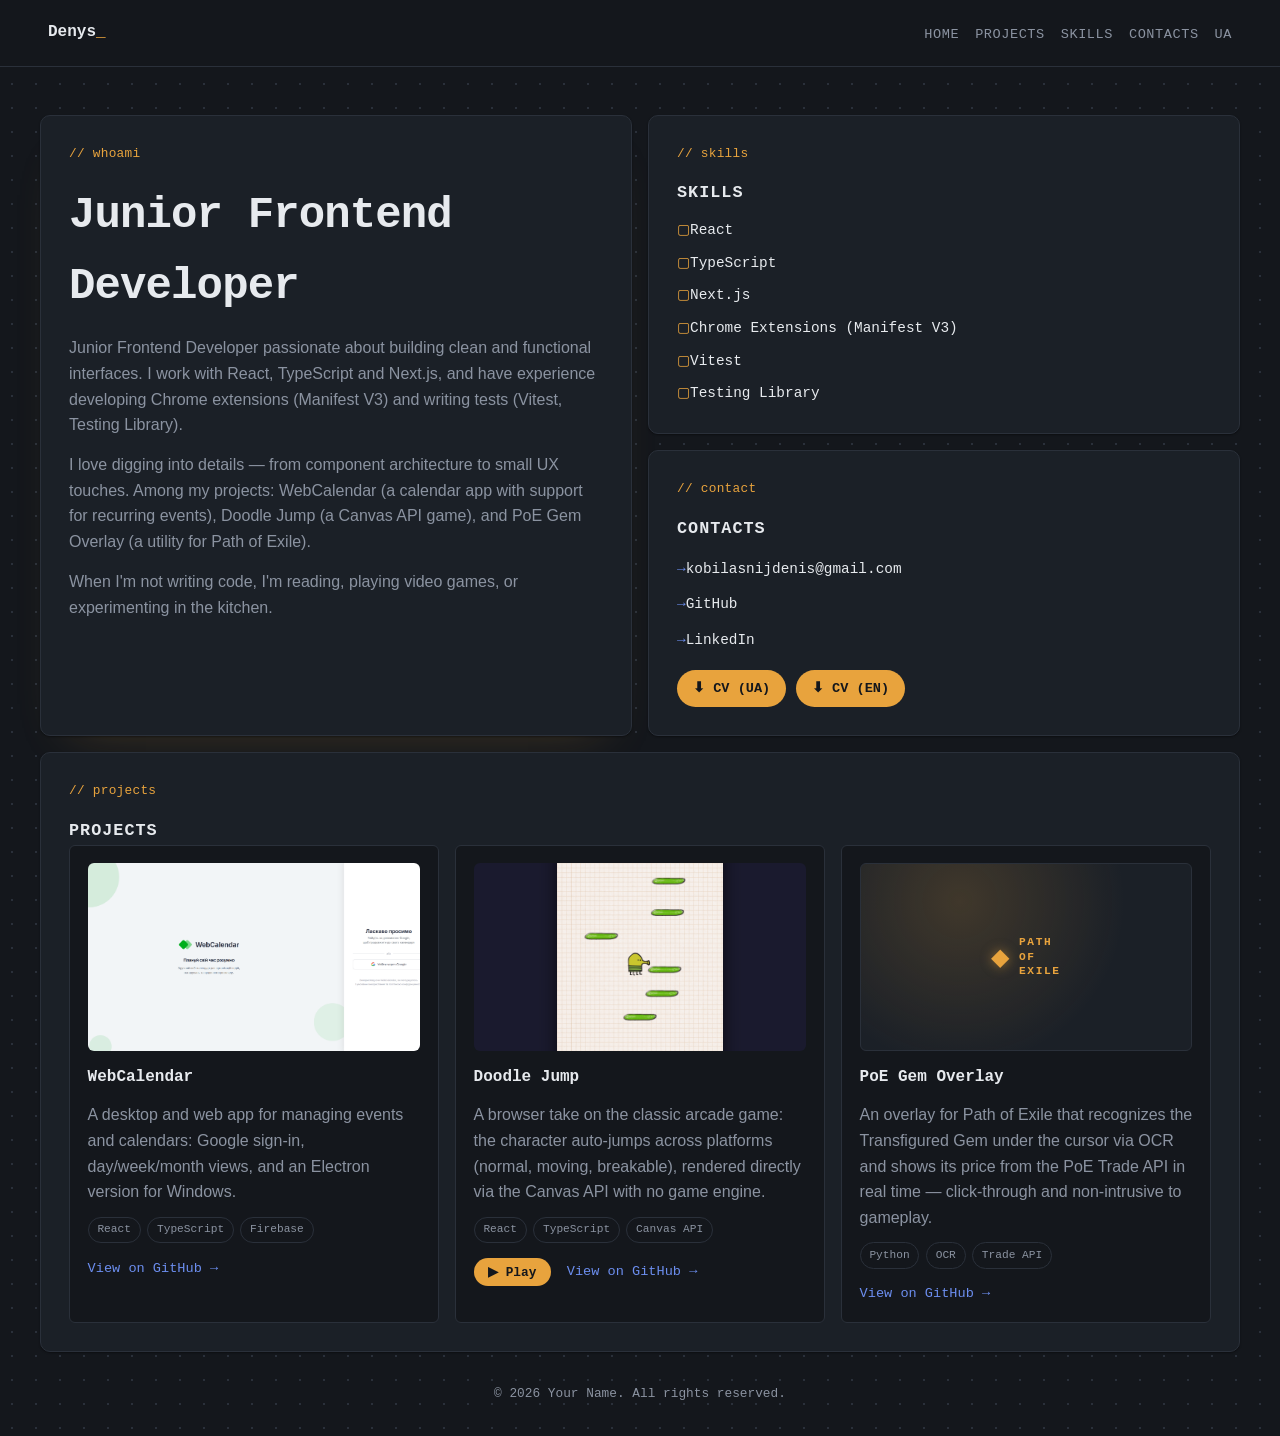
==== en.html @ b3715e64 "Add English version of the portfolio site Co-Authored-By: Claude Sonnet 5 <noreply@anthropic.com>" ====
<!DOCTYPE html>
<html lang="en">
<head>
    <meta charset="UTF-8">
    <meta name="viewport" content="width=device-width, initial-scale=1.0">
    <title>Portfolio — Denys</title>
    <meta name="description" content="Developer portfolio: projects, skills, contacts.">

    <link rel="stylesheet" href="style.css">
</head>
<body>

    <a class="skip-link" href="#main-content">Skip to main content</a>

    <header class="site-header">
        <nav class="main-nav" aria-label="Main navigation">
            <a class="main-nav__logo" href="#hero">Denys</a>
            <button class="main-nav__toggle" type="button" aria-label="Open menu" aria-expanded="false" aria-controls="main-nav-list">
                <span class="main-nav__toggle-bar"></span>
                <span class="main-nav__toggle-bar"></span>
                <span class="main-nav__toggle-bar"></span>
            </button>
            <ul id="main-nav-list" class="main-nav__list">
                <li class="main-nav__item"><a class="main-nav__link" href="#hero">Home</a></li>
                <li class="main-nav__item"><a class="main-nav__link" href="#projects">Projects</a></li>
                <li class="main-nav__item"><a class="main-nav__link" href="#skills">Skills</a></li>
                <li class="main-nav__item"><a class="main-nav__link" href="#contacts">Contacts</a></li>
                <li class="main-nav__item"><a class="main-nav__link" href="index.html">UA</a></li>
            </ul>
        </nav>
    </header>

    <main id="main-content" class="bento-grid">

        <section id="hero" class="bento-card bento-card--hero" aria-labelledby="hero-heading">
            <h1 id="hero-heading" class="hero__name">Junior Frontend Developer</h1>
            <p class="hero__text">Junior Frontend Developer passionate about building clean and functional interfaces. I work with React, TypeScript and Next.js, and have experience developing Chrome extensions (Manifest V3) and writing tests (Vitest, Testing Library).</p>
            <p class="hero__text">I love digging into details — from component architecture to small UX touches. Among my projects: WebCalendar (a calendar app with support for recurring events), Doodle Jump (a Canvas API game), and PoE Gem Overlay (a utility for Path of Exile).</p>
            <p class="hero__text">When I'm not writing code, I'm reading, playing video games, or experimenting in the kitchen.</p>
        </section>

        <section id="projects" class="bento-card bento-card--projects" aria-labelledby="projects-heading">
            <h2 id="projects-heading" class="bento-card__title">Projects</h2>

            <div class="projects-grid">
                <article class="project-card" data-project="1">
                    <div class="project-card__preview has-thumb" role="button" tabindex="0" aria-label="View screenshots of the WebCalendar project" data-gallery='["screan shot/webcalendar/login.png", "screan shot/webcalendar/day-view.png", "screan shot/webcalendar/create-event.png"]' style="background-image: url('screan shot/webcalendar/login.png');"></div>
                    <h3 class="project-card__title">WebCalendar</h3>
                    <p class="project-card__desc">A desktop and web app for managing events and calendars: Google sign-in, day/week/month views, and an Electron version for Windows.</p>
                    <ul class="project-card__tags">
                        <li class="project-card__tag">React</li>
                        <li class="project-card__tag">TypeScript</li>
                        <li class="project-card__tag">Firebase</li>
                    </ul>
                    <a class="project-card__link" href="https://github.com/NacnudONE/-web-calendar" target="_blank" rel="noopener noreferrer">View on GitHub →</a>
                </article>

                <article class="project-card" data-project="2">
                    <div class="project-card__preview has-thumb" role="button" tabindex="0" aria-label="View screenshots of the Doodle Jump project" data-gallery='["screan shot/doodle-jump/menu.png", "screan shot/doodle-jump/gameplay.png"]' style="background-image: url('screan shot/doodle-jump/gameplay.png');"></div>
                    <h3 class="project-card__title">Doodle Jump</h3>
                    <p class="project-card__desc">A browser take on the classic arcade game: the character auto-jumps across platforms (normal, moving, breakable), rendered directly via the Canvas API with no game engine.</p>
                    <ul class="project-card__tags">
                        <li class="project-card__tag">React</li>
                        <li class="project-card__tag">TypeScript</li>
                        <li class="project-card__tag">Canvas API</li>
                    </ul>
                    <div class="project-card__actions">
                        <button class="project-card__play" type="button" data-play-url="https://nacnudone.github.io/doodle-Jump/">▶ Play</button>
                        <a class="project-card__link" href="https://github.com/NacnudONE/doodle-Jump" target="_blank" rel="noopener noreferrer">View on GitHub →</a>
                    </div>
                </article>

                <article class="project-card" data-project="3">
                    <div class="project-card__preview project-card__preview--logo" aria-hidden="true">
                        <span class="poe-logo">
                            <span class="poe-logo__gem">◆</span>
                            <span class="poe-logo__text">Path<br>of<br>Exile</span>
                        </span>
                    </div>
                    <h3 class="project-card__title">PoE Gem Overlay</h3>
                    <p class="project-card__desc">An overlay for Path of Exile that recognizes the Transfigured Gem under the cursor via OCR and shows its price from the PoE Trade API in real time — click-through and non-intrusive to gameplay.</p>
                    <ul class="project-card__tags">
                        <li class="project-card__tag">Python</li>
                        <li class="project-card__tag">OCR</li>
                        <li class="project-card__tag">Trade API</li>
                    </ul>
                    <a class="project-card__link" href="https://github.com/NacnudONE/poe_gem_overlay" target="_blank" rel="noopener noreferrer">View on GitHub →</a>
                </article>
            </div>
        </section>

        <section id="skills" class="bento-card bento-card--skills" aria-labelledby="skills-heading">
            <h2 id="skills-heading" class="bento-card__title">Skills</h2>
            <ul class="skills-list">
                <li class="skills-list__item">React</li>
                <li class="skills-list__item">TypeScript</li>
                <li class="skills-list__item">Next.js</li>
                <li class="skills-list__item">Chrome Extensions (Manifest V3)</li>
                <li class="skills-list__item">Vitest</li>
                <li class="skills-list__item">Testing Library</li>
            </ul>
        </section>

        <section id="contacts" class="bento-card bento-card--contacts" aria-labelledby="contacts-heading">
            <h2 id="contacts-heading" class="bento-card__title">Contacts</h2>
            <ul class="contacts-list">
                <li class="contacts-list__item">
                    <a class="contacts-list__link" href="mailto:kobilasnijdenis@gmail.com" aria-label="Send an email">kobilasnijdenis@gmail.com</a>
                </li>
                <li class="contacts-list__item">
                    <a class="contacts-list__link" href="https://github.com/NacnudONE" target="_blank" rel="noopener noreferrer" aria-label="GitHub profile">GitHub</a>
                </li>
                <li class="contacts-list__item">
                    <a class="contacts-list__link" href="https://www.linkedin.com/in/%D0%B4%D0%B5%D0%BD%D0%B8%D1%81-%D0%BA%D0%BE%D0%B1%D0%B8%D0%BB%D1%8F%D1%88%D0%BD%D0%B8%D0%B9-59717441b/" target="_blank" rel="noopener noreferrer" aria-label="LinkedIn profile">LinkedIn</a>
                </li>
            </ul>
            <div class="contacts-cv-group">
                <a class="contacts-cv" href="files/Denys_Kobyliashnyi_Resume.docx" download>⬇ CV (UA)</a>
                <a class="contacts-cv" href="files/Denys_Kobyliashnyi_Resume_EN.docx" download>⬇ CV (EN)</a>
            </div>
        </section>

    </main>

    <footer class="site-footer">
        <p class="site-footer__text">&copy; 2026 Your Name. All rights reserved.</p>
    </footer>

    <div class="lightbox" id="lightbox" hidden>
        <div class="lightbox__backdrop" data-lightbox-close></div>
        <div class="lightbox__dialog" role="dialog" aria-modal="true" aria-label="Project screenshots preview" tabindex="-1">
            <div class="lightbox__frame">
                <button class="lightbox__nav lightbox__nav--prev" type="button" aria-label="Previous screenshot">&larr;</button>
                <div class="lightbox__stage"></div>
                <button class="lightbox__nav lightbox__nav--next" type="button" aria-label="Next screenshot">&rarr;</button>
            </div>
        </div>
    </div>

    <div class="play-modal" id="play-modal" hidden>
        <div class="play-modal__backdrop" data-play-close></div>
        <div class="play-modal__dialog" role="dialog" aria-modal="true" aria-label="Game" tabindex="-1">
            <button class="play-modal__close" type="button" aria-label="Close" data-play-close>&times;</button>
            <div class="play-modal__frame">
                <iframe class="play-modal__iframe" title="Game" allow="autoplay; fullscreen"></iframe>
            </div>
        </div>
    </div>

    <script src="script.js" defer></script>
</body>
</html>
---- style.css ----
/* =========================================================
   ЕТАП 2: CSS GRID ВЕРСТКА
   Наповнення:
   - Крок 2.1: базовий reset
   - Крок 2.2: display:grid + grid-template-areas для bento-розкладки
   - Крок 2.3: розміри карток (велика hero, менші — проєкти/скіли)
   Далі буде наповнено:
   - Етап 3: візуальний стиль — кольори, типографіка, тіні, паддінги
   - Етап 4: інтерактивність — hover, transition, мобільне меню
   - Етап 5: адаптивність — @media
   ========================================================= */

/* ---------- Крок 2.1: базовий reset ---------- */
*,
*::before,
*::after {
    box-sizing: border-box;
    margin: 0;
    padding: 0;
}

html {
    height: 100%;
}

body {
    min-height: 100%;
}

ul {
    list-style: none;
}

a {
    text-decoration: none;
    color: inherit;
}

/* ---------- Навігація: тимчасово горизонтальний список ---------- */
.main-nav {
    display: flex;
    align-items: center;
    justify-content: space-between;
}

.main-nav__list {
    display: flex;
    gap: 1rem;
}

/* ---------- Крок 2.2 + 2.3: bento-grid контейнер і розміри карток ---------- */
.bento-grid {
    display: grid;
    grid-template-columns: repeat(4, 1fr);
    grid-template-rows: repeat(2, minmax(160px, auto)) auto;
    grid-template-areas:
        "hero hero skills skills"
        "hero hero contacts contacts"
        "projects projects projects projects";
    align-items: start;
    gap: 1rem;
    max-width: 1200px;
    margin-inline: auto;
    margin-top: 3rem;
}

.bento-card--hero {
    align-self: stretch;
}

.bento-card--hero {
    grid-area: hero;
}

.bento-card--skills {
    grid-area: skills;
}

.bento-card--projects {
    grid-area: projects;
}

.bento-card--contacts {
    grid-area: contacts;
}

/* ---------- Внутрішня підсітка карток-проєктів ---------- */
.projects-grid {
    display: grid;
    grid-template-columns: repeat(3, 1fr);
    gap: 1rem;
}

/* =========================================================
   ЕТАП 3: ВІЗУАЛЬНИЙ СТИЛЬ
   Напрямок: естетика редактора коду/терміналу — графітовий фон,
   моно-шрифт для заголовків і "коментарних" міток секцій
   (// whoami, // skills...), теплий бурштиновий акцент.
   - Крок 3.1: колірна палітра + фон
   - Крок 3.2: типографіка
   - Крок 3.3: тіні, заокруглення, паддінги карток
   ========================================================= */

@import url('https://fonts.googleapis.com/css2?family=JetBrains+Mono:wght@400;600;700&family=Inter:wght@400;500;600&display=swap');

:root {
    /* Крок 3.1: колірна палітра */
    --color-bg: #14171c;
    --color-surface: #1b2027;
    --color-border: #2a303a;
    --color-text: #e7eaee;
    --color-text-muted: #8b93a1;
    --color-accent: #e8a33d;
    --color-accent-blue: #6c8eef;

    /* Крок 3.2: типографіка */
    --font-display: 'JetBrains Mono', 'Fira Code', ui-monospace, monospace;
    --font-body: 'Inter', -apple-system, BlinkMacSystemFont, 'Segoe UI', sans-serif;

    /* Крок 3.3: спільні розміри */
    --radius-card: 10px;
    --radius-chip: 6px;
    --space-card: 1.75rem;
}

/* ---------- Крок 3.1: фон сторінки ---------- */
body {
    background-color: var(--color-bg);
    background-image: radial-gradient(var(--color-border) 1px, transparent 1px);
    background-size: 24px 24px;
    color: var(--color-text);
    font-family: var(--font-body);
    line-height: 1.6;
}

/* ---------- Крок 3.2: типографіка ---------- */
.hero__name,
.bento-card__title,
.project-card__title,
.main-nav__logo,
.main-nav__link {
    font-family: var(--font-display);
}

.hero__name {
    font-size: clamp(2rem, 5vw, 2.75rem);
    font-weight: 700;
    letter-spacing: -0.02em;
}

.hero__text {
    margin-top: 0.9rem;
    max-width: 60ch;
    color: var(--color-text-muted);
}

.bento-card__title {
    font-size: 1.05rem;
    font-weight: 600;
    text-transform: uppercase;
    letter-spacing: 0.06em;
    color: var(--color-text);
}

.project-card__title {
    font-size: 1rem;
    font-weight: 600;
}

.bento-card__text,
.project-card__desc {
    margin-top: 0.75rem;
    color: var(--color-text-muted);
}

/* Сигнатурний елемент: кожна картка підписана як код-коментар */
.bento-card {
    position: relative;
}

.bento-card::before {
    display: block;
    margin-bottom: 1rem;
    font-family: var(--font-display);
    font-size: 0.8rem;
    color: var(--color-accent);
    letter-spacing: 0.02em;
}

.bento-card--hero::before     { content: "// whoami"; }
.bento-card--skills::before   { content: "// skills"; }
.bento-card--projects::before { content: "// projects"; }
.bento-card--contacts::before { content: "// contact"; }

/* ---------- Навігація ---------- */
.site-header {
    position: sticky;
    top: 0;
    z-index: 30;
    background-color: var(--color-bg);
}

.main-nav {
    position: relative;
    padding: 1.25rem clamp(1rem, 4vw, 3rem);
    border-bottom: 1px solid var(--color-border);
}

.main-nav__logo {
    font-weight: 600;
    font-size: 1rem;
}

.main-nav__logo::after {
    content: "_";
    color: var(--color-accent);
}

.main-nav__link {
    font-size: 0.85rem;
    text-transform: uppercase;
    letter-spacing: 0.04em;
    color: var(--color-text-muted);
}

/* ---------- Крок 3.3: тіні, заокруглення, паддінги карток ---------- */
.bento-card {
    background-color: var(--color-surface);
    border: 1px solid var(--color-border);
    border-radius: var(--radius-card);
    padding: var(--space-card);
    box-shadow: 0 1px 2px rgba(0, 0, 0, 0.4);
}

.bento-card--hero {
    box-shadow:
        0 1px 2px rgba(0, 0, 0, 0.4),
        0 24px 48px -32px rgba(232, 163, 61, 0.25);
}

.project-card {
    background-color: var(--color-bg);
    border: 1px solid var(--color-border);
    border-radius: var(--radius-chip);
    padding: 1.1rem;
}

/* ---------- Етап 6: плейсхолдери реального контенту ---------- */
/* Крок 6.1: заглушка-скріншот для проєктів (заміниться реальним зображенням) */
.project-card__preview {
    aspect-ratio: 16 / 9;
    margin-bottom: 0.9rem;
    border: 1px dashed var(--color-border);
    border-radius: var(--radius-chip);
    display: flex;
    align-items: center;
    justify-content: center;
    cursor: pointer;
    transition: border-color 0.2s ease;
}

.project-card__preview:hover,
.project-card__preview:focus-visible {
    border-color: var(--color-accent-blue);
}

.project-card__preview::after {
    content: "screenshot.png";
    font-family: var(--font-display);
    font-size: 0.75rem;
    color: var(--color-text-muted);
}

.project-card__preview.has-thumb {
    border: none;
    background-repeat: no-repeat;
    background-size: cover;
    background-position: center;
}

.project-card__preview.has-thumb::after {
    content: none;
}

.project-card__preview.project-card__preview--logo,
.project-card__preview.project-card__preview--logo:hover,
.project-card__preview.project-card__preview--logo:focus-visible {
    border-color: var(--color-border);
    border-style: solid;
    background-image: none;
    background-color: var(--color-surface);
    background: radial-gradient(circle at 30% 20%, rgba(232, 163, 61, 0.18), transparent 60%), var(--color-surface);
    cursor: default;
}

.project-card__preview.project-card__preview--logo::after {
    content: none;
}

.poe-logo {
    display: flex;
    align-items: center;
    gap: 0.6rem;
    color: var(--color-accent);
}

.poe-logo__gem {
    font-size: 1.5rem;
    line-height: 1;
    filter: drop-shadow(0 0 6px rgba(232, 163, 61, 0.55));
}

.poe-logo__text {
    font-family: var(--font-display);
    font-size: 0.7rem;
    font-weight: 700;
    line-height: 1.3;
    letter-spacing: 0.14em;
    text-transform: uppercase;
}

.project-card__tags {
    display: flex;
    flex-wrap: wrap;
    gap: 0.4rem;
    margin-top: 0.75rem;
}

.project-card__tag {
    font-family: var(--font-display);
    font-size: 0.7rem;
    padding: 0.2rem 0.55rem;
    border: 1px solid var(--color-border);
    border-radius: 999px;
    color: var(--color-text-muted);
}

.project-card__link {
    display: inline-block;
    margin-top: 0.9rem;
    font-family: var(--font-display);
    font-size: 0.85rem;
    color: var(--color-accent-blue);
}

.project-card__actions {
    display: flex;
    align-items: center;
    gap: 1rem;
    margin-top: 0.9rem;
}

.project-card__actions .project-card__link {
    margin-top: 0;
}

.project-card__play {
    display: inline-flex;
    align-items: center;
    gap: 0.35rem;
    border: none;
    border-radius: 999px;
    padding: 0.4rem 0.9rem;
    background-color: var(--color-accent);
    color: var(--color-bg);
    font-family: var(--font-display);
    font-size: 0.8rem;
    font-weight: 600;
    cursor: pointer;
    transition: transform 0.2s ease, box-shadow 0.2s ease;
}

.project-card__play:hover,
.project-card__play:focus-visible {
    transform: translateY(-2px);
    box-shadow: 0 8px 16px -6px rgba(232, 163, 61, 0.6);
}

/* ---------- Скіли: теги у стилі команд терміналу ---------- */
.skills-list {
    margin-top: 0.75rem;
    display: flex;
    flex-direction: column;
    gap: 0.6rem;
}

.skills-list__item {
    font-family: var(--font-display);
    font-size: 0.9rem;
    color: var(--color-text);
}

/* Крок 6.2: заглушка-іконка технології (заміниться реальною SVG-іконкою) */
.skills-list__item::before {
    content: "\25A2 ";
    color: var(--color-accent);
}

/* ---------- Контакти ---------- */
.contacts-list {
    margin-top: 0.75rem;
    display: flex;
    flex-direction: column;
    gap: 0.6rem;
}

.contacts-list__link {
    font-family: var(--font-display);
    font-size: 0.9rem;
}

.contacts-list__link::before {
    content: "\2192 ";
    color: var(--color-accent-blue);
}

.contacts-cv-group {
    display: flex;
    flex-wrap: wrap;
    gap: 0.6rem;
    margin-top: 1.1rem;
}

.contacts-cv {
    display: inline-flex;
    align-items: center;
    gap: 0.4rem;
    border-radius: 999px;
    padding: 0.5rem 1rem;
    background-color: var(--color-accent);
    color: var(--color-bg);
    font-family: var(--font-display);
    font-size: 0.85rem;
    font-weight: 600;
    transition: transform 0.2s ease, box-shadow 0.2s ease;
}

.contacts-cv:hover,
.contacts-cv:focus-visible {
    transform: translateY(-2px);
    box-shadow: 0 8px 16px -6px rgba(232, 163, 61, 0.6);
}

/* ---------- Skip-link (доступність) ---------- */
.skip-link {
    position: absolute;
    left: -9999px;
    top: 0;
    background: var(--color-accent);
    color: var(--color-bg);
    padding: 0.5rem 1rem;
    border-radius: var(--radius-chip);
    z-index: 100;
}

.skip-link:focus {
    left: 1rem;
    top: 1rem;
}

/* ---------- Підвал ---------- */
.site-footer {
    padding: 2rem clamp(1rem, 4vw, 3rem);
    text-align: center;
}

.site-footer__text {
    font-family: var(--font-display);
    font-size: 0.8rem;
    color: var(--color-text-muted);
}

/* =========================================================
   ЕТАП 4: ІНТЕРАКТИВНІСТЬ
   - Крок 4.1: hover-ефекти на картках
   - Крок 4.2: плавний скрол навігації
   - Крок 4.3: мобільне меню (бургер)
   ========================================================= */

/* ---------- Крок 4.2: плавний скрол ---------- */
html {
    scroll-behavior: smooth;
}

/* ---------- Крок 4.1: hover-ефекти на картках ---------- */
.bento-card,
.project-card {
    transition: transform 0.2s ease, border-color 0.2s ease, box-shadow 0.2s ease;
}

.bento-card:hover {
    transform: translateY(-4px);
    border-color: var(--color-accent);
}

.project-card:hover {
    transform: translateY(-3px);
    border-color: var(--color-accent-blue);
}

.main-nav__link,
.contacts-list__link,
.project-card__link {
    transition: color 0.2s ease;
}

.main-nav__link:hover,
.contacts-list__link:hover,
.project-card__link:hover {
    color: var(--color-accent);
}

/* ---------- Крок 4.3: мобільне меню (бургер) ---------- */
.main-nav__toggle {
    display: none;
    flex-direction: column;
    justify-content: center;
    gap: 5px;
    width: 32px;
    height: 32px;
    background: none;
    border: none;
    cursor: pointer;
}

.main-nav__toggle-bar {
    display: block;
    height: 2px;
    width: 100%;
    background-color: var(--color-text);
    border-radius: 2px;
    transition: transform 0.2s ease, opacity 0.2s ease;
}

.main-nav__toggle.is-active .main-nav__toggle-bar:nth-child(1) {
    transform: translateY(7px) rotate(45deg);
}

.main-nav__toggle.is-active .main-nav__toggle-bar:nth-child(2) {
    opacity: 0;
}

.main-nav__toggle.is-active .main-nav__toggle-bar:nth-child(3) {
    transform: translateY(-7px) rotate(-45deg);
}

/* =========================================================
   ЕТАП 5: АДАПТИВНІСТЬ
   Медіа-запити йдуть від ширшого брейкпоінта до вужчого,
   щоб вужчі правила коректно перекривали ширші в каскаді.
   - Крок 5.1: media query для планшета
   - Крок 5.2: media query для мобільного (сітка → 1 колонка)
   ========================================================= */

/* ---------- Крок 5.1: планшет ---------- */
@media (max-width: 1024px) {
    .bento-grid {
        grid-template-columns: repeat(2, 1fr);
        grid-template-rows: auto auto auto auto;
        grid-template-areas:
            "hero hero"
            "skills skills"
            "contacts contacts"
            "projects projects";
    }

    .projects-grid {
        grid-template-columns: repeat(2, 1fr);
    }
}

/* ---------- Крок 5.2: мобільний (сітка в одну колонку) + бургер-меню ---------- */
@media (max-width: 700px) {
    .main-nav__toggle {
        display: flex;
    }

    .main-nav__list {
        position: absolute;
        top: 100%;
        left: 0;
        right: 0;
        z-index: 20;
        flex-direction: column;
        gap: 0;
        background-color: var(--color-surface);
        border-bottom: 1px solid var(--color-border);
        max-height: 0;
        overflow: hidden;
        transition: max-height 0.25s ease;
    }

    .main-nav__list.is-open {
        max-height: 320px;
    }

    .main-nav__item {
        padding: 0.9rem clamp(1rem, 4vw, 3rem);
        border-top: 1px solid var(--color-border);
    }

    .bento-grid {
        grid-template-columns: 1fr;
        grid-template-rows: auto;
        grid-template-areas:
            "hero"
            "skills"
            "contacts"
            "projects";
        padding-inline: 1rem;
        gap: 0.75rem;
    }

    .bento-card {
        padding: 1.25rem;
    }

    .projects-grid {
        grid-template-columns: 1fr;
    }

    .lightbox__dialog {
        --lightbox-gutter: 2.25rem;
    }

    .lightbox__nav {
        width: 1.75rem;
        height: 1.75rem;
        font-size: 0.9rem;
    }
}

/* =========================================================
   ГАЛЕРЕЯ/LIGHTBOX ДЛЯ СКРІНШОТІВ ПРОЄКТІВ
   ========================================================= */
.lightbox {
    position: fixed;
    inset: 0;
    z-index: 100;
    display: flex;
    align-items: center;
    justify-content: center;
    padding: 1.5rem;
}

.lightbox[hidden] {
    display: none;
}

.lightbox {
    opacity: 0;
    transition: opacity 0.25s ease;
}

.lightbox.is-visible {
    opacity: 1;
}

.lightbox__backdrop {
    position: absolute;
    inset: 0;
    background-color: rgba(10, 12, 15, 0.85);
}

.lightbox__dialog {
    --lightbox-gutter: 3.5rem;
    position: relative;
    z-index: 1;
    display: flex;
    flex-direction: column;
    align-items: center;
    width: min(90vw, 900px);
    transform: scale(0.85) translateY(20px);
    transition: transform 0.3s ease;
}

.lightbox.is-visible .lightbox__dialog {
    transform: scale(1) translateY(0);
}

.lightbox__dialog:focus-visible {
    outline: none;
}

.lightbox__frame {
    position: relative;
    width: 100%;
}

.lightbox__stage {
    max-width: calc(100% - (var(--lightbox-gutter) * 2));
    max-height: 80vh;
    margin: 0 auto;
    display: flex;
}

.lightbox__image {
    display: block;
    width: auto;
    height: auto;
    max-width: 100%;
    max-height: 80vh;
    border-radius: var(--radius-chip);
    box-shadow:
        0 30px 60px -20px rgba(0, 0, 0, 0.75),
        0 10px 25px rgba(0, 0, 0, 0.5);
}

.lightbox__placeholder,
.project-card__preview {
    background-image: repeating-linear-gradient(
        45deg,
        var(--color-surface) 0 10px,
        var(--color-bg) 10px 20px
    );
}

.lightbox__placeholder {
    width: min(500px, 100%);
    aspect-ratio: 16 / 9;
    display: flex;
    align-items: center;
    justify-content: center;
    border: 1px dashed var(--color-border);
    border-radius: var(--radius-chip);
}

.lightbox__placeholder span {
    font-family: var(--font-display);
    font-size: 0.85rem;
    color: var(--color-text-muted);
}

.lightbox__nav {
    position: absolute;
    display: flex;
    align-items: center;
    justify-content: center;
    border: 1px solid var(--color-border);
    border-radius: 50%;
    background-color: var(--color-bg);
    color: var(--color-text);
    font-family: var(--font-display);
    cursor: pointer;
    transition: border-color 0.2s ease, color 0.2s ease;
}

.lightbox__nav:hover,
.lightbox__nav:focus-visible {
    border-color: var(--color-accent);
    color: var(--color-accent);
}

.lightbox__nav {
    top: 50%;
    transform: translateY(-50%);
    width: 2.5rem;
    height: 2.5rem;
    font-size: 1.1rem;
}

.lightbox__nav--prev {
    left: 0;
}

.lightbox__nav--next {
    right: 0;
}

/* =========================================================
   МОДАЛКА ЗАПУСКУ ГРИ (iframe, без переходу на іншу сторінку)
   ========================================================= */
.play-modal {
    position: fixed;
    inset: 0;
    z-index: 100;
    display: flex;
    align-items: center;
    justify-content: center;
    padding: 1.5rem;
    opacity: 0;
    transition: opacity 0.25s ease;
}

.play-modal[hidden] {
    display: none;
}

.play-modal.is-visible {
    opacity: 1;
}

.play-modal__backdrop {
    position: absolute;
    inset: 0;
    background-color: rgba(10, 12, 15, 0.85);
}

.play-modal__dialog {
    position: relative;
    z-index: 1;
    width: min(90vw, 460px);
    transform: scale(0.85) translateY(20px);
    transition: transform 0.3s ease;
}

.play-modal.is-visible .play-modal__dialog {
    transform: scale(1) translateY(0);
}

.play-modal__dialog:focus-visible {
    outline: none;
}

.play-modal__close {
    position: absolute;
    top: -2.75rem;
    right: 0;
    width: 2rem;
    height: 2rem;
    display: flex;
    align-items: center;
    justify-content: center;
    border: 1px solid var(--color-border);
    border-radius: 50%;
    background-color: var(--color-bg);
    color: var(--color-text);
    font-family: var(--font-display);
    font-size: 1.25rem;
    cursor: pointer;
    transition: border-color 0.2s ease, color 0.2s ease;
}

.play-modal__close:hover,
.play-modal__close:focus-visible {
    border-color: var(--color-accent);
    color: var(--color-accent);
}

.play-modal__frame {
    width: 100%;
    max-height: 85vh;
    aspect-ratio: 2 / 3;
    border-radius: var(--radius-chip);
    overflow: hidden;
    box-shadow:
        0 30px 60px -20px rgba(0, 0, 0, 0.75),
        0 10px 25px rgba(0, 0, 0, 0.5);
}

.play-modal__iframe {
    width: 100%;
    height: 100%;
    border: none;
    background-color: var(--color-surface);
}

/* ---------- Повага до prefers-reduced-motion ---------- */
@media (prefers-reduced-motion: reduce) {
    html {
        scroll-behavior: auto;
    }

    * {
        transition: none !important;
        animation: none !important;
    }
}
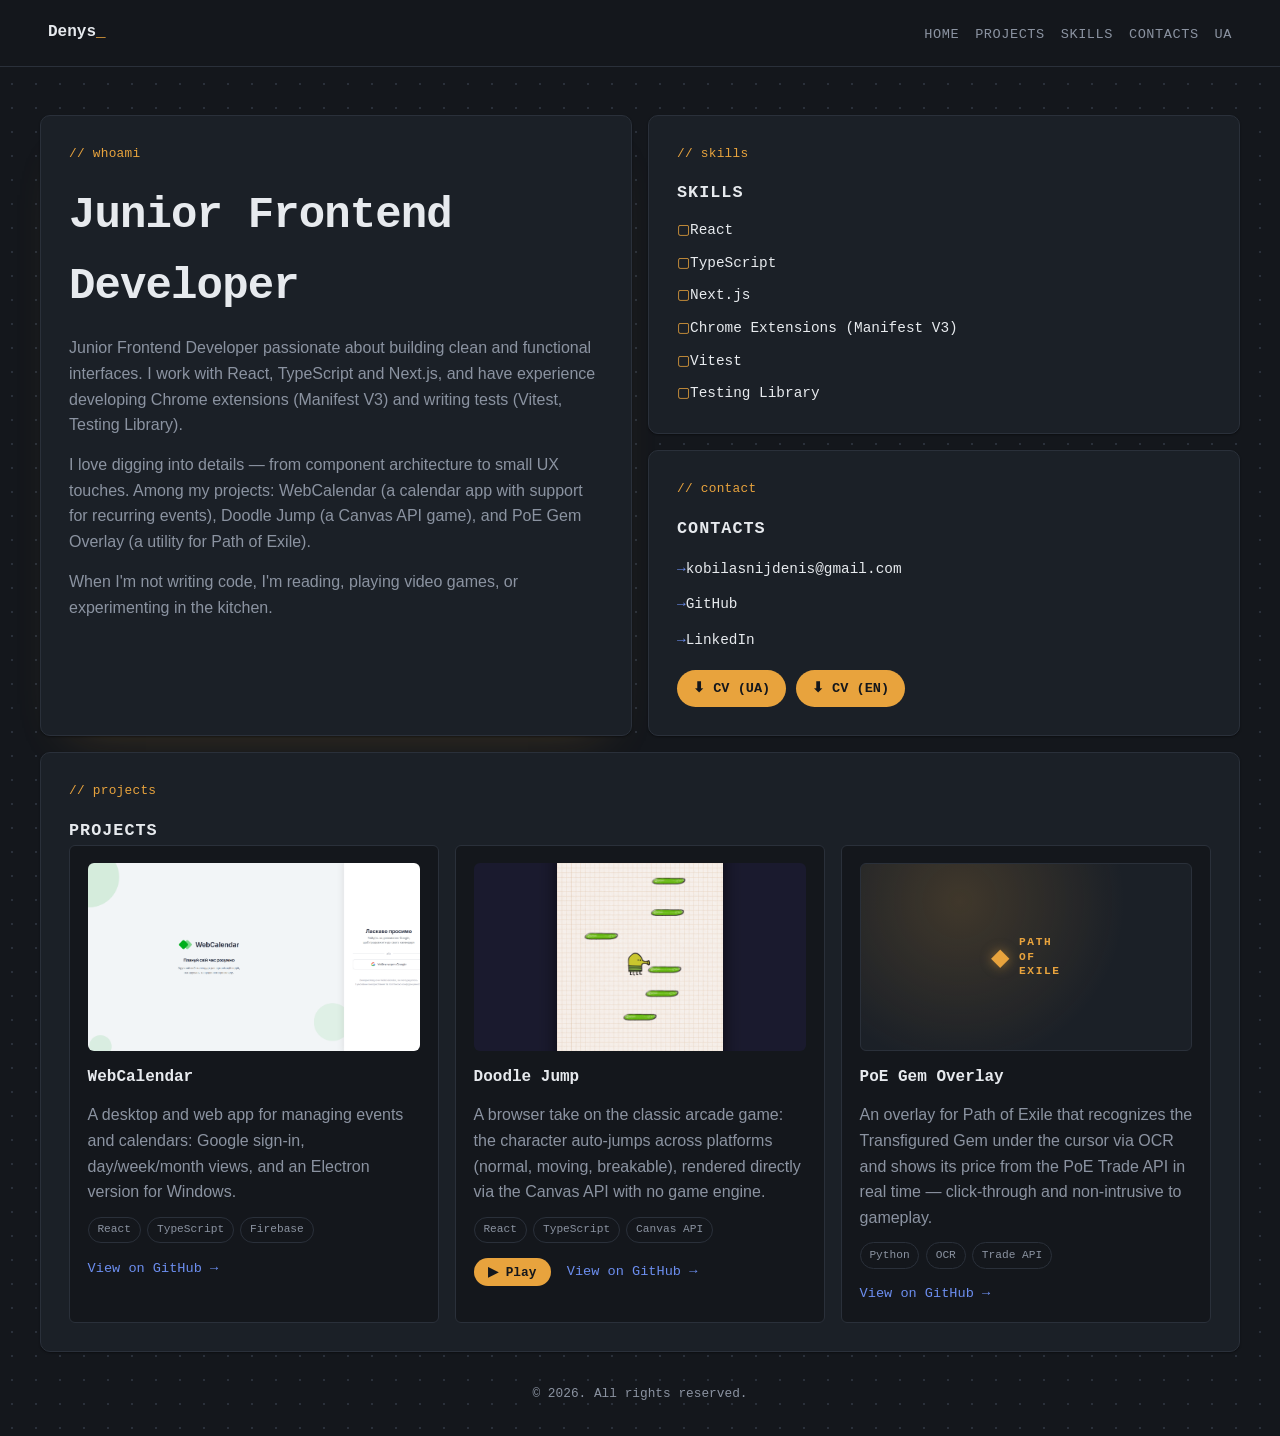
==== commit e4959f33: "Remove placeholder name from footer Co-Authored-By: Claude Sonnet 5 <noreply@anthropic.com>" ====
--- a/en.html
+++ b/en.html
@@ -123,7 +123,7 @@
     </main>
 
     <footer class="site-footer">
-        <p class="site-footer__text">&copy; 2026 Your Name. All rights reserved.</p>
+        <p class="site-footer__text">&copy; 2026. All rights reserved.</p>
     </footer>
 
     <div class="lightbox" id="lightbox" hidden>
